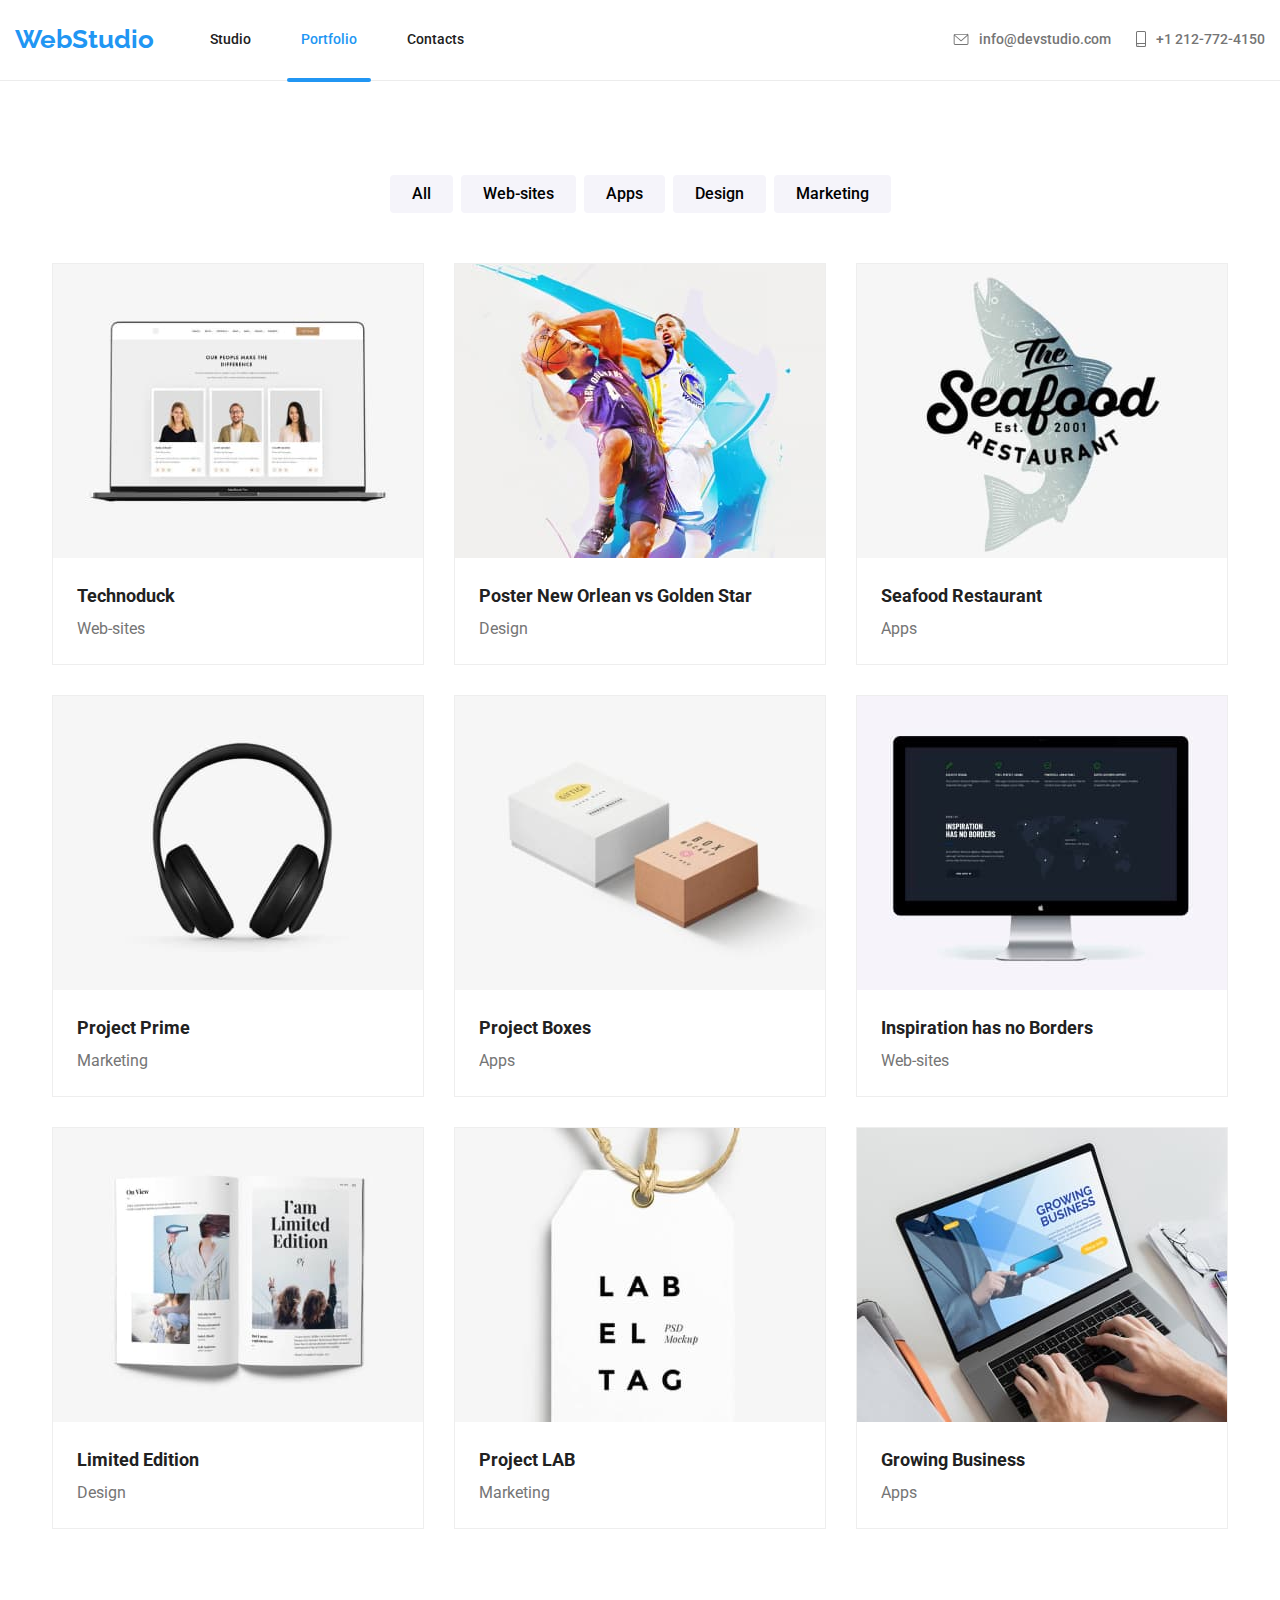
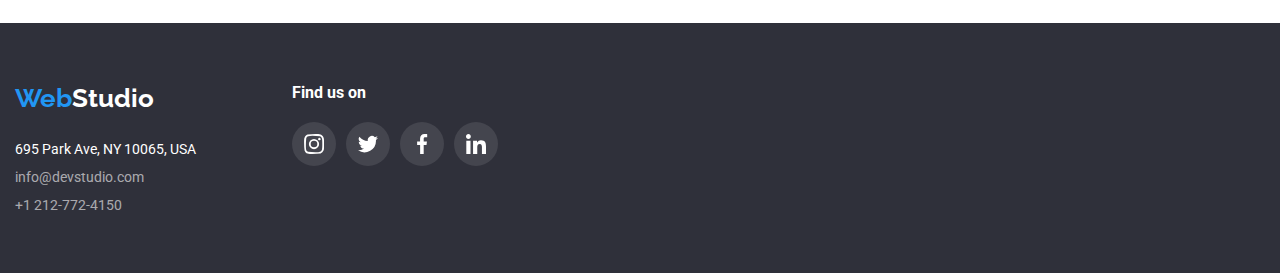
==== portfolio.html @ 67695d77 "Initial commit" ====
<!DOCTYPE html>
<html lang="en">
  <head>
    <meta charset="UTF-8" />
    <meta http-equiv="X-UA-Compatible" content="IE=edge" />
    <meta name="viewport" content="width=device-width, initial-scale=1.0" />
    <title>Portfolio</title>
    <link rel="preconnect" href="https://fonts.googleapis.com" />
    <link rel="preconnect" href="https://fonts.gstatic.com" crossorigin />
    <link
      href="https://fonts.googleapis.com/css2?family=Raleway:wght@700&family=Roboto:wght@400;500;700;900&display=swap"
      rel="stylesheet"
    />
    <link
      rel="stylesheet"
      href="https://cdnjs.cloudflare.com/ajax/libs/modern-normalize/1.0.0/modern-normalize.min.css"
    />
    <link rel="stylesheet" href="css/reset.css" />
    <link rel="stylesheet" href="css/styles.css" />
  </head>
  <body>
    <!-- Header -->
    <header class="global-header">
      <div class="container">
        <div class="container-nav">
          <a class="logo" href="./index.html"><span>Web</span>Studio</a>
          <nav class="main-navigation">
            <ul>
              <li><a href="./index.html">Studio</a></li>
              <li>
                <a class="after-link" href="./portfolio.html" id="current"
                  >Portfolio</a
                >
              </li>
              <li><a href="">Contacts</a></li>
            </ul>
          </nav>
        </div>
        <div class="container-contact">
          <a class="contact-adress e-mail" href="mailto:info@devstudio.com">
            <svg class="icon">
              <use href="./images/icons.svg#icon-envelope"></use>
            </svg>
            <span>info@devstudio.com</span>
          </a>
          <a class="contact-adress telephone" href="=tel:+12127724150">
            <svg class="icon">
              <use href="./images/icons.svg#icon-smartphone"></use>
            </svg>
            <span>+1 212-772-4150</span>
          </a>
        </div>
      </div>
    </header>
    <!-- Main section -->
    <main>
      <!-- Buttons section -->
      <section class="portfolio-page">
        <div class="section">
          <h1 class="visually-hidden">Title</h1>
          <ul class="closed-buttons">
            <li><button type="button">All</button></li>
            <li><button type="button">Web-sites</button></li>
            <li><button type="button">Apps</button></li>
            <li><button type="button">Design</button></li>
            <li><button type="button">Marketing</button></li>
          </ul>
          <ul class="opened-buttons">
            <li class="item">
              <div class="hidden-box">
                <img
                  src="./images/technoduck.jpg"
                  alt="Technoduck"
                  width="370"
                  height="294"
                />
                <div class="overlay">
                  <p>
                    Technoduck is a state-of-the-art coronavirus distribution
                    platform. Companies use this platform for digital espionage
                    and attacks on competitors' secure servers.
                  </p>
                </div>
              </div>
              <div class="description-item">
                <h3>Technoduck</h3>
                <p>Web-sites</p>
              </div>
            </li>
            <li class="item">
              <div class="hidden-box">
                <img
                  src="./images/poster.jpg"
                  alt="Poster New Orlean vs Golden Star"
                  width="370"
                  height="294"
                />
                <div class="overlay">
                  <p>
                    Technoduck is a state-of-the-art coronavirus distribution
                    platform. Companies use this platform for digital espionage
                    and attacks on competitors' secure servers.
                  </p>
                </div>
              </div>
              <div class="description-item">
                <h3>Poster New Orlean vs Golden Star</h3>
                <p>Design</p>
              </div>
            </li>
            <li class="item">
              <div class="hidden-box">
                <img
                  src="./images/seafood-restaurant.jpg"
                  alt="Seafood Restaurant"
                  width="370"
                  height="294"
                />
                <div class="overlay">
                  <p>
                    Technoduck is a state-of-the-art coronavirus distribution
                    platform. Companies use this platform for digital espionage
                    and attacks on competitors' secure servers.
                  </p>
                </div>
              </div>
              <div class="description-item">
                <h3>Seafood Restaurant</h3>
                <p>Apps</p>
              </div>
            </li>
            <li class="item">
              <div class="hidden-box">
                <img
                  src="./images/project-prime.jpg"
                  alt="Project Prime"
                  width="370"
                  height="294"
                />
                <div class="overlay">
                  <p>
                    Technoduck is a state-of-the-art coronavirus distribution
                    platform. Companies use this platform for digital espionage
                    and attacks on competitors' secure servers.
                  </p>
                </div>
              </div>
              <div class="description-item">
                <h3>Project Prime</h3>
                <p>Marketing</p>
              </div>
            </li>
            <li class="item">
              <div class="hidden-box">
                <img
                  src="./images/project-boxes.jpg"
                  alt="Project Boxes"
                  width="370"
                  height="294"
                />
                <div class="overlay">
                  <p>
                    Technoduck is a state-of-the-art coronavirus distribution
                    platform. Companies use this platform for digital espionage
                    and attacks on competitors' secure servers.
                  </p>
                </div>
              </div>
              <div class="description-item">
                <h3>Project Boxes</h3>
                <p>Apps</p>
              </div>
            </li>
            <li class="item">
              <div class="hidden-box">
                <img
                  src="./images/inspiration.jpg"
                  alt="Inspiration has no Borders"
                  width="370"
                  height="294"
                />
                <div class="overlay">
                  <p>
                    Technoduck is a state-of-the-art coronavirus distribution
                    platform. Companies use this platform for digital espionage
                    and attacks on competitors' secure servers.
                  </p>
                </div>
              </div>
              <div class="description-item">
                <h3>Inspiration has no Borders</h3>
                <p>Web-sites</p>
              </div>
            </li>
            <li class="item">
              <div class="hidden-box">
                <img
                  src="./images/limited-edition.jpg"
                  alt="Limited Edition"
                  width="370"
                  height="294"
                />
                <div class="overlay">
                  <p>
                    Technoduck is a state-of-the-art coronavirus distribution
                    platform. Companies use this platform for digital espionage
                    and attacks on competitors' secure servers.
                  </p>
                </div>
              </div>
              <div class="description-item">
                <h3>Limited Edition</h3>
                <p>Design</p>
              </div>
            </li>
            <li class="item">
              <div class="hidden-box">
                <img
                  src="./images/project-lab.jpg"
                  alt="Project LAB"
                  width="370"
                  height="294"
                />
                <div class="overlay">
                  <p>
                    Technoduck is a state-of-the-art coronavirus distribution
                    platform. Companies use this platform for digital espionage
                    and attacks on competitors' secure servers.
                  </p>
                </div>
              </div>
              <div class="description-item">
                <h3>Project LAB</h3>
                <p>Marketing</p>
              </div>
            </li>
            <li class="item">
              <div class="hidden-box">
                <img
                  src="./images/growing-business.jpg"
                  alt="Growing Business"
                  width="370"
                  height="294"
                />
                <div class="overlay">
                  <p>
                    Technoduck is a state-of-the-art coronavirus distribution
                    platform. Companies use this platform for digital espionage
                    and attacks on competitors' secure servers.
                  </p>
                </div>
              </div>
              <div class="description-item">
                <h3>Growing Business</h3>
                <p>Apps</p>
              </div>
            </li>
          </ul>
        </div>
      </section>
    </main>
    <!-- Footer -->
    <footer class="global-footer">
      <div class="container">
        <div class="global-footer-adress">
          <a class="logo" href="./index.html"><span>Web</span>Studio</a>
          <address class="full-adress">
            695 Park Ave, NY 10065, USA <br />
            <a href="mailto:info@devstudio.com">info@devstudio.com</a>
            <a href="tel:+12127724150">+1 212-772-4150</a>
          </address>
        </div>
        <div class="footer-social-links">
          <h3>Find us on</h3>
          <div class="social-media">
            <a href="www.instagram.com">
              <svg class="icon">
                <use href="./images/icons.svg#icon-instagram"></use>
              </svg>
            </a>
            <a href="www.twitter.com">
              <svg class="icon">
                <use href="./images/icons.svg#icon-twitter"></use>
              </svg>
            </a>
            <a href="www.facebook.com">
              <svg class="icon">
                <use href="./images/icons.svg#icon-facebook"></use>
              </svg>
            </a>
            <a href="www.linkedin.com">
              <svg class="icon">
                <use href="./images/icons.svg#icon-linkedin"></use>
              </svg>
            </a>
          </div>
        </div>
      </div>
    </footer>
  </body>
</html>
---- css/styles.css ----
:root {
    --brand-text-color: #212121;
    --backup-text-color: #757575;
    --highlighting-color:#2196F3;
    --fill-color:#2F303A;
    --fill-second-color:#F5F4FA;
    --white-color: #ffffff;
    --titles-font-weight:700;
    --general-font-size:14px;
    --general-font-weight:400;
    --common-line-height:1.17214;
    --transition: 250ms cubic-bezier(0.4, 0, 0.2, 1);
}

body {
    font-family: 'Roboto', sans-serif;
    font-weight: var(--general-font-weight);
    font-size: var(--general-font-size);
    color: var(--brand-text-color);
}

ul {
   list-style-type: none; 
}

h1,
h2,
h3,
p,
ul {
    margin:0;
}

ul {
    padding-left: 0;
}

img {
    display: block;
    max-width: 100%;
    height: auto;
}

/* First page */
/* Header section */
.container {
    max-width: 1200px 100vw;
    margin: 0 auto;
    padding-left: 15px;
    padding-right: 15px;
}

.global-header .container {
    display: flex;
    flex-direction: row;
    justify-content: space-between;
    align-items: center;
    padding-top: 24px;
    padding-bottom: 25px;
}

.global-header {
    border-bottom: 1px solid #ECECEC;
}

.global-header a{
    position: relative;
    z-index: 1;
    padding: 1em;
    margin: -1em;
    text-decoration: none;
}

/* Sub-section logo */
.logo {
    font-family: 'Raleway',sans-serif;
    font-weight: var(--titles-font-weight);
    font-size: 26px;
    line-height: 1.17384;
    color: #000000;
    width: 25%;
    padding-right: 80px;
}

.global-header .logo span {
    color: var(--highlighting-color);
}

.global-header .logo {
    transition: color var(--transition);
}

.global-header .logo:hover,
.global-header .logo:focus {
    color: var(--highlighting-color);
}

/* Sub-section navigation */

.container-nav {
    display: flex;
    flex-direction: row;
    justify-content: flex-start;
    align-items: center;
    width: 75%;
}

.main-navigation ul {
    display: flex;
    flex-direction: row;
    justify-content: flex-start;
    align-items: center;
    padding-left: 13px;
    gap: 50px;
}

.main-navigation {
    font-weight: 500;
    line-height: var(--common-line-height);
    width: 75%;
}

.main-navigation a {
    transition: color var(--transition);
}

.global-header .main-navigation a:link,
.global-header .main-navigation a:visited {
    color: var(--brand-text-color-color);
}
.global-header .main-navigation a:hover,
.global-header .main-navigation a:focus {
    color: var(--highlighting-color);
}

.global-header .main-navigation a:active {
    color: var(--highlighting-color);
}

#current {
    color: var(--highlighting-color);
}

.main-navigation li {
    position: relative;
}

.after-link::after {
    position: absolute;
    width: 100%;
    height: 4px;
    border-radius: 2px;
    background-color: var(--highlighting-color);
    left: 0;
    bottom: -21px;
    content: "";
}

/* Sub-section adress */
.container-contact {
    display: flex;
    flex-direction: row;
    justify-content: space-between;
    width: 25%;
}

.container-contact a {
    display: flex;
    flex-direction: row;
    justify-content: space-between;
    align-items: center;
    fill: var(--backup-text-color);
    transition: color var(--transition), fill var(--transition);
}
.container-contact .e-mail .icon {
    width: 16px;
    height: 12px;
    margin-right: 10px;
}

.container-contact .telephone .icon {
    width: 10px;
    height: 16px;
    margin-right: 10px;
}

.container-contact a:hover,
.container-contact a:focus {
    color: var(--highlighting-color);
    fill: var(--highlighting-color);
}

.contact-adress {
    font-weight: 500;
    line-height: var(--common-line-height);
    color: var(--backup-text-color);
}


/* Head section */ 
/* Main head sub-section */
.main-head {
    background-image: linear-gradient(to top, rgba(47, 48, 58, 0.1),var(--fill-color)) , url("../images/bg-image.jpg");
    background-size: cover;
    background-repeat: no-repeat;
}

.main-head .section {
    padding:200px 0;
    text-align: center;
}

.main-head h1 {
    font-weight: 900;
    font-size: 44px;
    line-height: 1.36363;
    text-align: center;
    color: var(--white-color);
    padding: 0 252px 30px 252px;
}

.request-button {
    font-size: 16px;
    line-height: 1.875;
    text-align: center;
    color: var(--white-color);
    background-color: var(--highlighting-color);
    border: none;
    cursor: pointer;
    font-family: inherit;
    font-weight: var(--titles-font-weight);
    padding: 10px 20px;
    border-radius: 4px;
    box-shadow: 0px 4px 4px 0px rgba(0, 0, 0, 0.15);
    transition: color var(--transition), background-color var(--transition);
;
}

.request-button:hover {
    color: var(--white-color);
    background-color: #188ce8;
}
/* Values sub-section */

.values .section,
.activities .section,
.team-members .section,
.customers .section {
    padding-top: 94px;
}

.section {
    max-width: 1200px 100vw;
    margin: 0 auto;
    padding-left: 15px;
    padding-right: 15px;
}

.visually-hidden{
  position: absolute;
  width: 1px;
  height: 1px;
  margin: -1px;
  border: 0;
  padding: 0;
  white-space: nowrap;
  clip-path: inset(100%);
  clip: rect(0 0 0 0);
  overflow: hidden;
}

.values .section ul{
    display: flex;
    flex-direction: row;
    justify-content: space-between;
    gap:30px;
}

.values .section li {
    width: 270px;
    flex-grow: 1;
}

.values .section li div {
    display: grid;
    place-items: center;
    padding: 25px 100px;
    background-color: var(--fill-second-color);
    border-radius: 4px;
    margin-bottom: 30px;
}

.values .section li .icon {
    width: 70px;
    height: 70px;
    background-color: var(--fill-second-color);
}

.values h3 {
    font-weight: var(--titles-font-weight);
    line-height: var(--common-line-height);
    padding-bottom: 10px;
}

.values p {
    line-height: 1.71429;
    color: var(--backup-text-color);
}
/* Activities sub-section */

.activities .section {
    padding-bottom: 94px;
}

.activities .section ul {
    display: flex;
    flex-direction: row;
    justify-content: space-between;
    padding-top: 50px;
    gap: 30px;
}

.activities .section ul li {
    display: flex;
    flex-grow: 1;
    position: relative;
}

.activities .section ul li img {
    flex-grow: 1;
}

.activities h2{
    font-size: 36px;
    line-height: 1.17194;
    text-align: center;
    font-weight: var(--titles-font-weight);
    padding: 0 501px;
}

.activities .label {
    position: absolute;
    width: 100%;
    font-size: var(--titles-font-weight);
    text-align: center;
    line-height: var(--common-line-height);
    color: var(--white-color);
    background-color: rgba(47, 48, 58, 0.8);
    padding: 27px 0;
    bottom: 0%;
}

/* Team members sub-section */
.team-members {
    background-color: var(--fill-second-color);
}

.team-members .section {
    padding-bottom: 94px;
}

.team-members .section .member-list {
    display: flex;
    justify-content: space-between;
    padding: 0;
    margin: 0;
    gap:30px;
}

.team-members .section .member-list li{
    display: flex;
    flex-direction: column;
    flex-grow: 1;
    box-shadow: 0px 2px 1px 0px rgba(0, 0, 0, 0.2);
    box-shadow: 0px 1px 1px 0px rgba(0, 0, 0, 0.14);
    box-shadow: 0px 1px 3px 0px rgba(0, 0, 0, 0.12);
}

.team-members .section .member-list li img {
    width: 100%;
}

.team-members .section .item {
    padding: 30px 61.5px 16px 61.6px;
    background-color: var(--white-color);
    border-radius: 0 0 4px 4px;
}

.team-members .section .social-media {
    display: flex;
    flex-direction: row;
    justify-content: space-between;
    padding: 0px 32px 30px 32px;
    background-color: var(--white-color);
    fill: #AFB1B8;
}

.team-members .section .social-media .icon {
    width: 20px;
    height: 20px;
    margin: 12px;
}

.team-members .section .social-media a {
    border-radius: 50%;
    transition: background-color var(--transition), fill var(--transition), border-radius var(--transition);
}

.team-members .section .social-media a:hover,
.team-members .section .social-media a:focus {
    background-color: var(--highlighting-color);
    fill: var(--white-color);
    border-radius: 50%;
}

.team-members h2 {
    font-size: 36px;
    line-height: 1.17194;
    text-align: center;
    font-weight: var(--titles-font-weight);
    padding: 0 517.5px 50px 517.5px;
}

.team-members h3 {
    font-weight: 500;
    font-size: 16px;
    line-height: 1.17187;
    text-align: center;
    padding-bottom: 10px;
}

.team-members p {
    font-size: 16px;
    line-height: 1.17187;
    text-align: center;
}

/* Customers section */
.customers {
    padding-bottom: 94px;
}

.customers h2 {
    font-size: 36px;
    line-height: 1.17194;
    text-align: center;
    font-weight: var(--titles-font-weight);
    margin-bottom: 50px;
}

.customers-cards {
    display: flex;
    flex-direction: row;
    justify-content: space-between;
    gap: 30px;
}

.customers-cards a {
    display: flex;
    flex-grow: 1;
    padding: 16px 32px;
    border: 1px solid #AFB1B8;
    border-radius: 4px;
    fill: #AFB1B8;
    transition: border var(--transition), fill var(--transition);
}

.customers .icon {
    flex-grow: 1;
    width: 106px;
    height: 60px;
}

.customers .item:hover,
.customers .item:focus {
    border: 1px solid var(--highlighting-color);
    fill: var(--highlighting-color);
}

/* Footer section */

.global-footer .container {
    display: flex;
    flex-direction: column;
    padding-top: 60px;
    padding-bottom: 60px;
}

.global-footer .container {
    display: flex;
    flex-direction: row;
    justify-content: flex-start;
}

.global-footer-adress {
    margin-right: 70px;
}

.global-footer .container .full-adress {
    display: flex;
    flex-direction: column;
    align-content: space-between;
    gap: 12px;
    width: 207px;
}

.global-footer .container .footer-social-links {
    display: flex;
    flex-direction: column;
    justify-content: space-between;
    fill: #AFB1B8;
    gap:20px;
    width: 206px;
    height: 80px;
}

.global-footer .container .footer-social-links h3 {
    font-weight: var(--titles-font-weight);
    line-height: var(--common-line-height);
    color: var(--white-color);
}

.global-footer .container .footer-social-links .social-media {
    display: flex;
    flex-direction: row;
    justify-content: space-between;
}

.global-footer .container .footer-social-links .icon {
    width: 20px;
    height: 20px;
    margin: 12px;
}

.global-footer .container .footer-social-links .social-media a {
    background-color:rgba(255, 255, 255, 0.1);;
    fill: var(--white-color);
    border-radius: 50%;
    transition: background-color var(--transition), fill var(--transition), border-radius var(--transition);
}


.global-footer .container .footer-social-links .social-media a:hover,
.global-footer .container .footer-social-links .social-media a:focus{
    background-color: var(--highlighting-color);
    fill: var(--white-color);
    border-radius: 50%;
}

.global-footer-adress a {
    text-decoration: none;
    width: 231px;
    
}
.global-footer{
    background-color: var(--fill-color);
}
/* Logo sub-section */
.global-footer .logo {
    font-family: 'Raleway', sans-serif;
    font-weight: var(--titles-font-weight);
    font-size: 26px;
    line-height: 1.17384;
    color: var(--white-color);
    width: 145px;
    padding: 0;
    transition: color var(--transition);
}

.global-footer .logo span {
    color: var(--highlighting-color);
}

.global-footer .logo:hover,
.global-footer .logo:focus {
    color: var(--highlighting-color);
}
/* Full adress sub-section */
.global-footer .full-adress {
    line-height: var(--common-line-height);
    color: var(--white-color);
    font-style: normal;
    padding-top: 28px;
}

.global-footer .full-adress a {
    line-height: 1.14286;
    color: rgba(100%,100%,100%, 60%);
    transition: color var(--transition);
}

.global-footer .full-adress a:hover,
.global-footer .full-adress a:focus {
    color: var(--highlighting-color);
}

/* Portfolio page */
/* Buttons sub-section */

.portfolio-page .closed-buttons button{
    font-weight: 500;
    font-size: 16px;
    text-align: center;
    line-height: 1.625;
    background-color: var(--fill-second-color);
    border: none;
    cursor: pointer;
    font-family: inherit;
    border-radius: 4px;
    padding: 6px 22px;
    transition: color var(--transition), background-color var(--transition), box-shadow var(--transition);
}

.portfolio-page .closed-buttons button:hover,
.portfolio-page .closed-buttons button:focus {
    color: var(--white-color);
    background-color: var(--highlighting-color)
}

.portfolio-page .closed-buttons button:hover,
.portfolio-page .closed-buttons button:focus {
    box-shadow: 0px 2px 2px 0px rgba(0, 0, 0, 0.12);
    box-shadow: 0px 1px 2px 0px rgba(0, 0, 0, 0.08);
    box-shadow: 0px 3px 1px 0px rgba(0, 0, 0, 0.1);
}

.portfolio-page h3 {
    font-size: 18px;
    font-weight: var(--titles-font-weight);
    line-height: 2;
}

.portfolio-page p {
    font-size: 16px;
    line-height: 1.875;
    color: var(--backup-text-color);
}

.portfolio-page .section {
    display: flex;
    flex-direction: column;
    padding-top: 94px;
    padding-bottom: 94px;
}

.portfolio-page .section .closed-buttons {
    display: flex;
    flex-direction: row;
    justify-content: center;
    gap: 8px;
    padding: 0 342px 50px 342px;
}

.section .opened-buttons {
    display: flex;
    flex-flow: row wrap;
    justify-content: center;
    gap: 30px;
    padding: 0;
}

.section .opened-buttons .item {
    border: 1px solid #EEEEEE;
    transition: box-shadow var(--transition);
}

.section .opened-buttons .item img {
    width:100%;
}

.description-item {
    padding: 20px 24px;
    gap: 4px;
}

.portfolio-page .section .opened-buttons .item:hover {
    box-shadow: 1px 4px 6px 0px rgba(0, 0, 0, 0.16);
    box-shadow: 0px 4px 4px 0px rgba(0, 0, 0, 0.06);
    box-shadow: 0px 1px 1px 0px rgba(0, 0, 0, 0.12);
}

.hidden-box {
    position: relative;
    overflow: hidden;
    margin: 0 auto;
}

.overlay {
    position: absolute;
    top: 0;
    left: 0;
    width: 100%;
    height: 100%;
    background-color: var(--highlighting-color);
    transform: translatey(100%);
    transition: transform 250ms ease-in-out;
    padding: 20% 24px;
}

.item:hover .overlay {
    transform: translatey(0);
}

.overlay p {
    font-size: 18px;
    line-height: 1.55;
    color: var(--white-color);
}

/* Modal section */

.modal {
    position: fixed; 
    z-index: 1; 
    left: 0;
    width: 100vw; 
    height: 100vh; 
    overflow: auto; 
    background-color: rgba(0,0,0,0.2);
    display: flex;
    justify-content: center;
    align-items: center;
    top: -100%;
    opacity: 0;
    transition: top var(--transition), opacity var(--transition);
    }

.modal:not(.is-hidden) {
    top: 0;
    opacity: 1;
}

.modal-content {
    position: relative;
    background-color: var(--white-color);
    padding: 8px;
    width: 33%;
    height: 55%;
    border-radius: 4px;
    box-shadow: 0px 2px 1px 0px rgba(0, 0, 0, 0.2); 
    box-shadow: 0px 1px 1px 0px rgba(0, 0, 0, 0.14); 
    box-shadow: 0px 1px 3px 0px rgba(0, 0, 0, 0.12);
}

.close-modal-background {
    position: absolute;
    padding: 6px;
    border: 1px solid rgba(0, 0, 0, 0.1);
    border-radius: 50%;
    width: 30px;
    height: 30px;
    top: 0;
    right: 0;
    margin: 8px;
    cursor: pointer;
}

.close-modal-icon {
    width: 11px;
    height: 11px;
    position: absolute;
    top: 0;
    right: 0;
    margin: 8px;
}
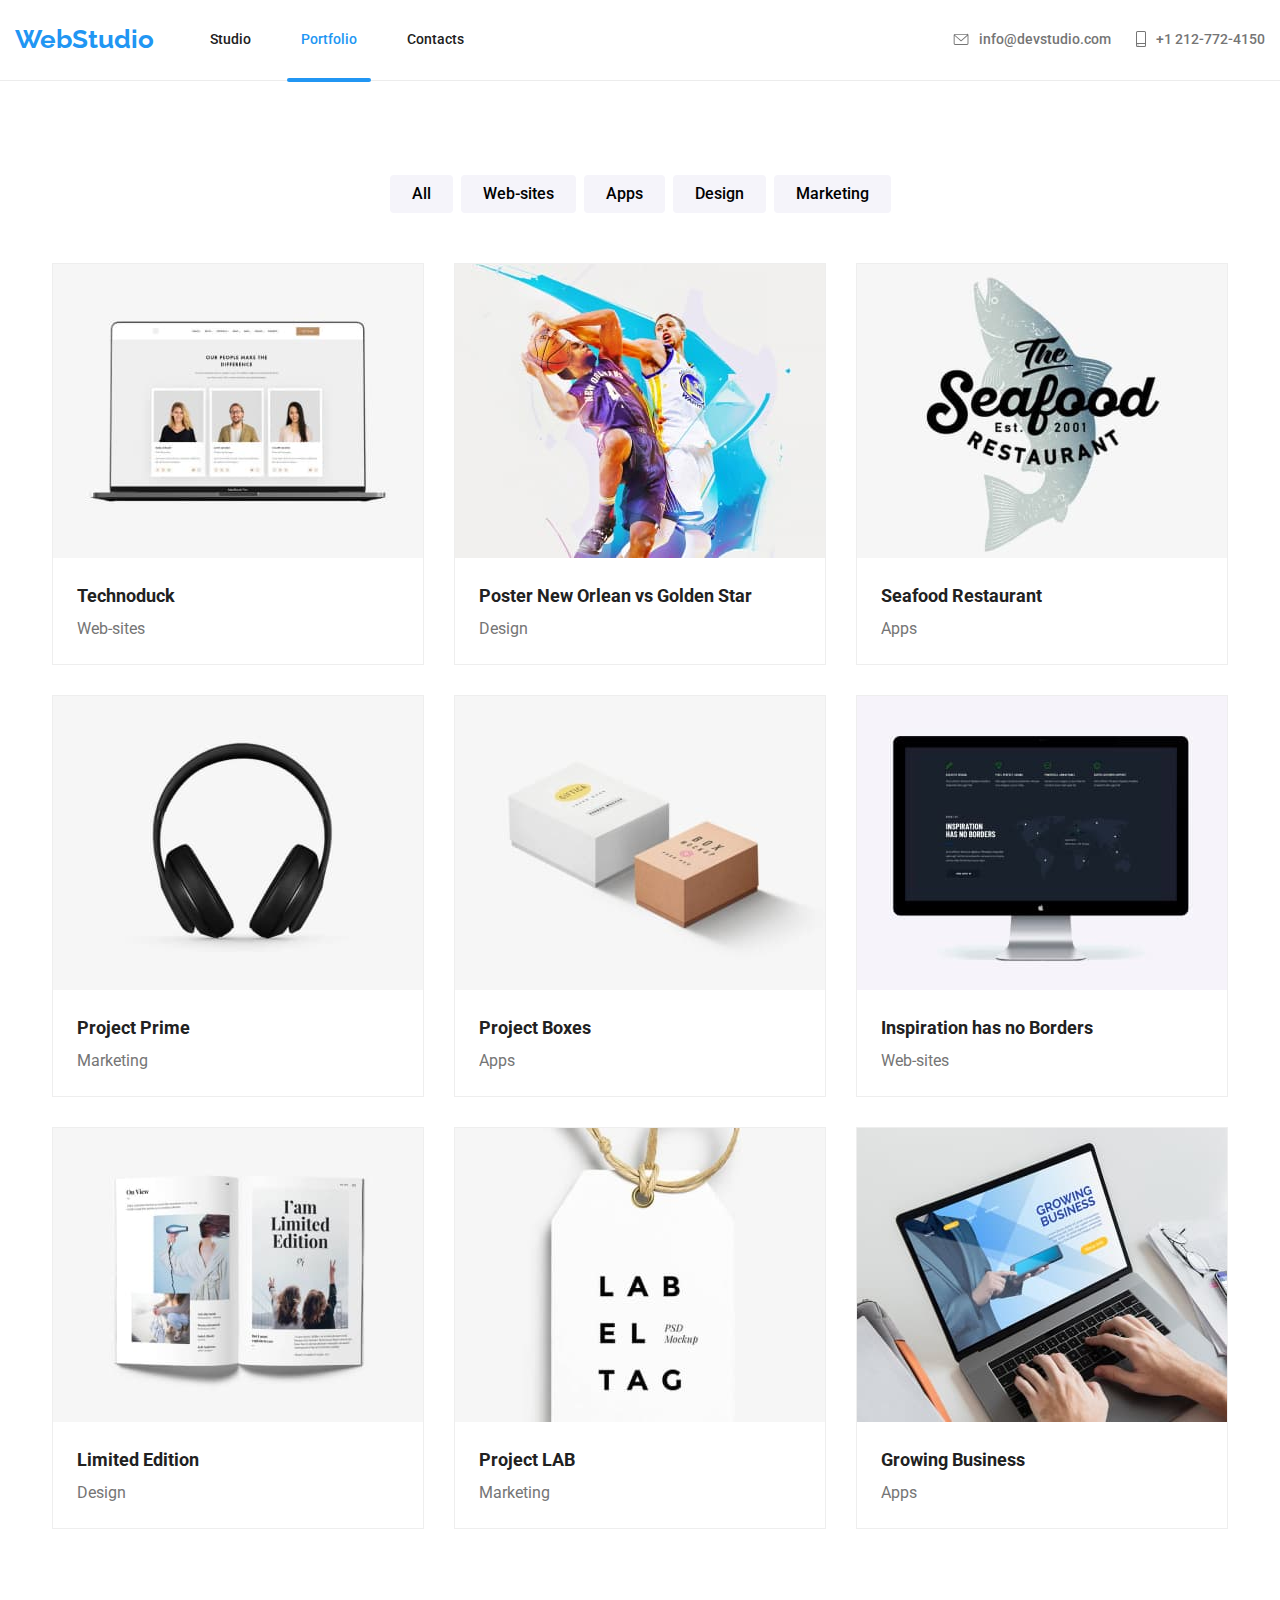
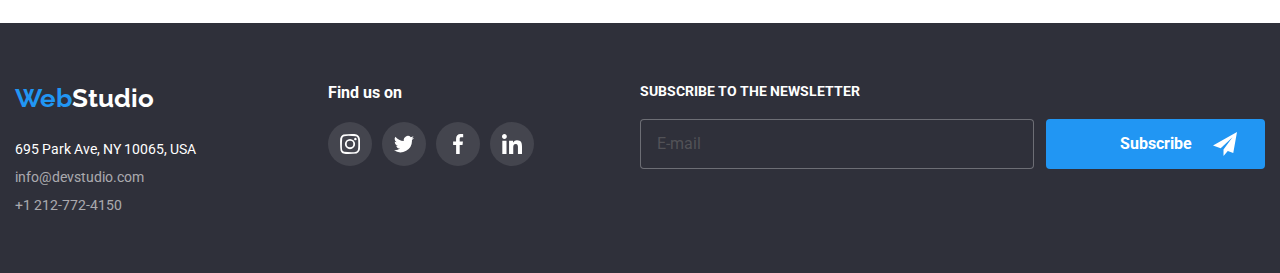
==== commit f18b7153: "work on footer form" ====
--- a/portfolio.html
+++ b/portfolio.html
@@ -295,6 +295,33 @@
             </a>
           </div>
         </div>
+        <form class="global-footer-form" autocomplete="on">
+          <label class="form-label" for="email"
+            >Subscribe to the newsletter</label
+          >
+          <div class="input-container">
+            <input
+              class="textfield"
+              type="text"
+              name="email"
+              id="email"
+              pattern="[a-z0-9._%+\-]+@[a-z0-9.\-]+\.[a-z]{2,}$"
+              required
+              placeholder="E-mail"
+            />
+            <div class="form-submit">
+              <input
+                class="subscribe-button"
+                type="submit"
+                name="submit"
+                value="Subscribe"
+              />
+              <svg>
+                <use href="./images/icons.svg#icon-icon-send"></use>
+              </svg>
+            </div>
+          </div>
+        </form>
       </div>
     </footer>
   </body>
--- a/css/styles.css
+++ b/css/styles.css
@@ -1,26 +1,26 @@
 :root {
-    --brand-text-color: #212121;
-    --backup-text-color: #757575;
-    --highlighting-color:#2196F3;
-    --fill-color:#2F303A;
-    --fill-second-color:#F5F4FA;
-    --white-color: #ffffff;
-    --titles-font-weight:700;
-    --general-font-size:14px;
-    --general-font-weight:400;
-    --common-line-height:1.17214;
-    --transition: 250ms cubic-bezier(0.4, 0, 0.2, 1);
+  --brand-text-color: #212121;
+  --backup-text-color: #757575;
+  --highlighting-color: #2196f3;
+  --fill-color: #2f303a;
+  --fill-second-color: #f5f4fa;
+  --white-color: #ffffff;
+  --titles-font-weight: 700;
+  --general-font-size: 14px;
+  --general-font-weight: 400;
+  --common-line-height: 1.17214;
+  --transition: 250ms cubic-bezier(0.4, 0, 0.2, 1);
 }
 
 body {
-    font-family: 'Roboto', sans-serif;
-    font-weight: var(--general-font-weight);
-    font-size: var(--general-font-size);
-    color: var(--brand-text-color);
+  font-family: "Roboto", sans-serif;
+  font-weight: var(--general-font-weight);
+  font-size: var(--general-font-size);
+  color: var(--brand-text-color);
 }
 
 ul {
-   list-style-type: none; 
+  list-style-type: none;
 }
 
 h1,
@@ -28,217 +28,220 @@
 h3,
 p,
 ul {
-    margin:0;
+  margin: 0;
 }
 
 ul {
-    padding-left: 0;
+  padding-left: 0;
 }
 
 img {
-    display: block;
-    max-width: 100%;
-    height: auto;
+  display: block;
+  max-width: 100%;
+  height: auto;
 }
 
 /* First page */
 /* Header section */
 .container {
-    max-width: 1200px 100vw;
-    margin: 0 auto;
-    padding-left: 15px;
-    padding-right: 15px;
+  max-width: 1200px 100vw;
+  margin: 0 auto;
+  padding-left: 15px;
+  padding-right: 15px;
 }
 
 .global-header .container {
-    display: flex;
-    flex-direction: row;
-    justify-content: space-between;
-    align-items: center;
-    padding-top: 24px;
-    padding-bottom: 25px;
+  display: flex;
+  flex-direction: row;
+  justify-content: space-between;
+  align-items: center;
+  padding-top: 24px;
+  padding-bottom: 25px;
 }
 
 .global-header {
-    border-bottom: 1px solid #ECECEC;
-}
-
-.global-header a{
-    position: relative;
-    z-index: 1;
-    padding: 1em;
-    margin: -1em;
-    text-decoration: none;
+  border-bottom: 1px solid #ececec;
+}
+
+.global-header a {
+  position: relative;
+  z-index: 1;
+  padding: 1em;
+  margin: -1em;
+  text-decoration: none;
 }
 
 /* Sub-section logo */
 .logo {
-    font-family: 'Raleway',sans-serif;
-    font-weight: var(--titles-font-weight);
-    font-size: 26px;
-    line-height: 1.17384;
-    color: #000000;
-    width: 25%;
-    padding-right: 80px;
+  font-family: "Raleway", sans-serif;
+  font-weight: var(--titles-font-weight);
+  font-size: 26px;
+  line-height: 1.17384;
+  color: #000000;
+  width: 25%;
+  padding-right: 80px;
 }
 
 .global-header .logo span {
-    color: var(--highlighting-color);
+  color: var(--highlighting-color);
 }
 
 .global-header .logo {
-    transition: color var(--transition);
+  transition: color var(--transition);
 }
 
 .global-header .logo:hover,
 .global-header .logo:focus {
-    color: var(--highlighting-color);
+  color: var(--highlighting-color);
 }
 
 /* Sub-section navigation */
 
 .container-nav {
-    display: flex;
-    flex-direction: row;
-    justify-content: flex-start;
-    align-items: center;
-    width: 75%;
+  display: flex;
+  flex-direction: row;
+  justify-content: flex-start;
+  align-items: center;
+  width: 75%;
 }
 
 .main-navigation ul {
-    display: flex;
-    flex-direction: row;
-    justify-content: flex-start;
-    align-items: center;
-    padding-left: 13px;
-    gap: 50px;
+  display: flex;
+  flex-direction: row;
+  justify-content: flex-start;
+  align-items: center;
+  padding-left: 13px;
+  gap: 50px;
 }
 
 .main-navigation {
-    font-weight: 500;
-    line-height: var(--common-line-height);
-    width: 75%;
+  font-weight: 500;
+  line-height: var(--common-line-height);
+  width: 75%;
 }
 
 .main-navigation a {
-    transition: color var(--transition);
+  transition: color var(--transition);
 }
 
 .global-header .main-navigation a:link,
 .global-header .main-navigation a:visited {
-    color: var(--brand-text-color-color);
+  color: var(--brand-text-color-color);
 }
 .global-header .main-navigation a:hover,
 .global-header .main-navigation a:focus {
-    color: var(--highlighting-color);
+  color: var(--highlighting-color);
 }
 
 .global-header .main-navigation a:active {
-    color: var(--highlighting-color);
+  color: var(--highlighting-color);
 }
 
 #current {
-    color: var(--highlighting-color);
+  color: var(--highlighting-color);
 }
 
 .main-navigation li {
-    position: relative;
+  position: relative;
 }
 
 .after-link::after {
-    position: absolute;
-    width: 100%;
-    height: 4px;
-    border-radius: 2px;
-    background-color: var(--highlighting-color);
-    left: 0;
-    bottom: -21px;
-    content: "";
+  position: absolute;
+  width: 100%;
+  height: 4px;
+  border-radius: 2px;
+  background-color: var(--highlighting-color);
+  left: 0;
+  bottom: -21px;
+  content: "";
 }
 
 /* Sub-section adress */
 .container-contact {
-    display: flex;
-    flex-direction: row;
-    justify-content: space-between;
-    width: 25%;
+  display: flex;
+  flex-direction: row;
+  justify-content: space-between;
+  width: 25%;
 }
 
 .container-contact a {
-    display: flex;
-    flex-direction: row;
-    justify-content: space-between;
-    align-items: center;
-    fill: var(--backup-text-color);
-    transition: color var(--transition), fill var(--transition);
+  display: flex;
+  flex-direction: row;
+  justify-content: space-between;
+  align-items: center;
+  fill: var(--backup-text-color);
+  transition: color var(--transition), fill var(--transition);
 }
 .container-contact .e-mail .icon {
-    width: 16px;
-    height: 12px;
-    margin-right: 10px;
+  width: 16px;
+  height: 12px;
+  margin-right: 10px;
 }
 
 .container-contact .telephone .icon {
-    width: 10px;
-    height: 16px;
-    margin-right: 10px;
+  width: 10px;
+  height: 16px;
+  margin-right: 10px;
 }
 
 .container-contact a:hover,
 .container-contact a:focus {
-    color: var(--highlighting-color);
-    fill: var(--highlighting-color);
+  color: var(--highlighting-color);
+  fill: var(--highlighting-color);
 }
 
 .contact-adress {
-    font-weight: 500;
-    line-height: var(--common-line-height);
-    color: var(--backup-text-color);
-}
-
-
-/* Head section */ 
+  font-weight: 500;
+  line-height: var(--common-line-height);
+  color: var(--backup-text-color);
+}
+
+/* Head section */
 /* Main head sub-section */
 .main-head {
-    background-image: linear-gradient(to top, rgba(47, 48, 58, 0.1),var(--fill-color)) , url("../images/bg-image.jpg");
-    background-size: cover;
-    background-repeat: no-repeat;
+  background-image: linear-gradient(
+      to top,
+      rgba(47, 48, 58, 0.1),
+      var(--fill-color)
+    ),
+    url("../images/bg-image.jpg");
+  background-size: cover;
+  background-repeat: no-repeat;
 }
 
 .main-head .section {
-    padding:200px 0;
-    text-align: center;
+  padding: 200px 0;
+  text-align: center;
 }
 
 .main-head h1 {
-    font-weight: 900;
-    font-size: 44px;
-    line-height: 1.36363;
-    text-align: center;
-    color: var(--white-color);
-    padding: 0 252px 30px 252px;
+  font-weight: 900;
+  font-size: 44px;
+  line-height: 1.36363;
+  text-align: center;
+  color: var(--white-color);
+  padding: 0 252px 30px 252px;
 }
 
 .request-button {
-    font-size: 16px;
-    line-height: 1.875;
-    text-align: center;
-    color: var(--white-color);
-    background-color: var(--highlighting-color);
-    border: none;
-    cursor: pointer;
-    font-family: inherit;
-    font-weight: var(--titles-font-weight);
-    padding: 10px 20px;
-    border-radius: 4px;
-    box-shadow: 0px 4px 4px 0px rgba(0, 0, 0, 0.15);
-    transition: color var(--transition), background-color var(--transition);
-;
+  font-size: 16px;
+  line-height: 1.875;
+  text-align: center;
+  color: var(--white-color);
+  background-color: var(--highlighting-color);
+  border: none;
+  cursor: pointer;
+  font-family: inherit;
+  font-weight: var(--titles-font-weight);
+  padding: 10px 20px;
+  border-radius: 4px;
+  box-shadow: 0px 4px 4px 0px rgba(0, 0, 0, 0.15);
+  transition: color var(--transition), background-color var(--transition);
 }
 
 .request-button:hover {
-    color: var(--white-color);
-    background-color: #188ce8;
+  color: var(--white-color);
+  background-color: #188ce8;
 }
 /* Values sub-section */
 
@@ -246,17 +249,17 @@
 .activities .section,
 .team-members .section,
 .customers .section {
-    padding-top: 94px;
+  padding-top: 94px;
 }
 
 .section {
-    max-width: 1200px 100vw;
-    margin: 0 auto;
-    padding-left: 15px;
-    padding-right: 15px;
-}
-
-.visually-hidden{
+  max-width: 1200px 100vw;
+  margin: 0 auto;
+  padding-left: 15px;
+  padding-right: 15px;
+}
+
+.visually-hidden {
   position: absolute;
   width: 1px;
   height: 1px;
@@ -269,497 +272,590 @@
   overflow: hidden;
 }
 
-.values .section ul{
-    display: flex;
-    flex-direction: row;
-    justify-content: space-between;
-    gap:30px;
+.values .section ul {
+  display: flex;
+  flex-direction: row;
+  justify-content: space-between;
+  gap: 30px;
 }
 
 .values .section li {
-    width: 270px;
-    flex-grow: 1;
+  width: 270px;
+  flex-grow: 1;
 }
 
 .values .section li div {
-    display: grid;
-    place-items: center;
-    padding: 25px 100px;
-    background-color: var(--fill-second-color);
-    border-radius: 4px;
-    margin-bottom: 30px;
+  display: grid;
+  place-items: center;
+  padding: 25px 100px;
+  background-color: var(--fill-second-color);
+  border-radius: 4px;
+  margin-bottom: 30px;
 }
 
 .values .section li .icon {
-    width: 70px;
-    height: 70px;
-    background-color: var(--fill-second-color);
+  width: 70px;
+  height: 70px;
+  background-color: var(--fill-second-color);
 }
 
 .values h3 {
-    font-weight: var(--titles-font-weight);
-    line-height: var(--common-line-height);
-    padding-bottom: 10px;
+  font-weight: var(--titles-font-weight);
+  line-height: var(--common-line-height);
+  padding-bottom: 10px;
 }
 
 .values p {
-    line-height: 1.71429;
-    color: var(--backup-text-color);
+  line-height: 1.71429;
+  color: var(--backup-text-color);
 }
 /* Activities sub-section */
 
 .activities .section {
-    padding-bottom: 94px;
+  padding-bottom: 94px;
 }
 
 .activities .section ul {
-    display: flex;
-    flex-direction: row;
-    justify-content: space-between;
-    padding-top: 50px;
-    gap: 30px;
+  display: flex;
+  flex-direction: row;
+  justify-content: space-between;
+  padding-top: 50px;
+  gap: 30px;
 }
 
 .activities .section ul li {
-    display: flex;
-    flex-grow: 1;
-    position: relative;
+  display: flex;
+  flex-grow: 1;
+  position: relative;
 }
 
 .activities .section ul li img {
-    flex-grow: 1;
-}
-
-.activities h2{
-    font-size: 36px;
-    line-height: 1.17194;
-    text-align: center;
-    font-weight: var(--titles-font-weight);
-    padding: 0 501px;
+  flex-grow: 1;
+}
+
+.activities h2 {
+  font-size: 36px;
+  line-height: 1.17194;
+  text-align: center;
+  font-weight: var(--titles-font-weight);
+  padding: 0 501px;
 }
 
 .activities .label {
-    position: absolute;
-    width: 100%;
-    font-size: var(--titles-font-weight);
-    text-align: center;
-    line-height: var(--common-line-height);
-    color: var(--white-color);
-    background-color: rgba(47, 48, 58, 0.8);
-    padding: 27px 0;
-    bottom: 0%;
+  position: absolute;
+  width: 100%;
+  font-size: var(--titles-font-weight);
+  text-align: center;
+  line-height: var(--common-line-height);
+  color: var(--white-color);
+  background-color: rgba(47, 48, 58, 0.8);
+  padding: 27px 0;
+  bottom: 0%;
 }
 
 /* Team members sub-section */
 .team-members {
-    background-color: var(--fill-second-color);
+  background-color: var(--fill-second-color);
 }
 
 .team-members .section {
-    padding-bottom: 94px;
+  padding-bottom: 94px;
 }
 
 .team-members .section .member-list {
-    display: flex;
-    justify-content: space-between;
-    padding: 0;
-    margin: 0;
-    gap:30px;
-}
-
-.team-members .section .member-list li{
-    display: flex;
-    flex-direction: column;
-    flex-grow: 1;
-    box-shadow: 0px 2px 1px 0px rgba(0, 0, 0, 0.2);
-    box-shadow: 0px 1px 1px 0px rgba(0, 0, 0, 0.14);
-    box-shadow: 0px 1px 3px 0px rgba(0, 0, 0, 0.12);
+  display: flex;
+  justify-content: space-between;
+  padding: 0;
+  margin: 0;
+  gap: 30px;
+}
+
+.team-members .section .member-list li {
+  display: flex;
+  flex-direction: column;
+  flex-grow: 1;
+  box-shadow: 0px 2px 1px 0px rgba(0, 0, 0, 0.2);
+  box-shadow: 0px 1px 1px 0px rgba(0, 0, 0, 0.14);
+  box-shadow: 0px 1px 3px 0px rgba(0, 0, 0, 0.12);
 }
 
 .team-members .section .member-list li img {
-    width: 100%;
+  width: 100%;
 }
 
 .team-members .section .item {
-    padding: 30px 61.5px 16px 61.6px;
-    background-color: var(--white-color);
-    border-radius: 0 0 4px 4px;
+  padding: 30px 61.5px 16px 61.6px;
+  background-color: var(--white-color);
+  border-radius: 0 0 4px 4px;
 }
 
 .team-members .section .social-media {
-    display: flex;
-    flex-direction: row;
-    justify-content: space-between;
-    padding: 0px 32px 30px 32px;
-    background-color: var(--white-color);
-    fill: #AFB1B8;
+  display: flex;
+  flex-direction: row;
+  justify-content: space-between;
+  padding: 0px 32px 30px 32px;
+  background-color: var(--white-color);
+  fill: #afb1b8;
 }
 
 .team-members .section .social-media .icon {
-    width: 20px;
-    height: 20px;
-    margin: 12px;
+  width: 20px;
+  height: 20px;
+  margin: 12px;
 }
 
 .team-members .section .social-media a {
-    border-radius: 50%;
-    transition: background-color var(--transition), fill var(--transition), border-radius var(--transition);
+  border-radius: 50%;
+  transition: background-color var(--transition), fill var(--transition),
+    border-radius var(--transition);
 }
 
 .team-members .section .social-media a:hover,
 .team-members .section .social-media a:focus {
-    background-color: var(--highlighting-color);
-    fill: var(--white-color);
-    border-radius: 50%;
+  background-color: var(--highlighting-color);
+  fill: var(--white-color);
+  border-radius: 50%;
 }
 
 .team-members h2 {
-    font-size: 36px;
-    line-height: 1.17194;
-    text-align: center;
-    font-weight: var(--titles-font-weight);
-    padding: 0 517.5px 50px 517.5px;
+  font-size: 36px;
+  line-height: 1.17194;
+  text-align: center;
+  font-weight: var(--titles-font-weight);
+  padding: 0 517.5px 50px 517.5px;
 }
 
 .team-members h3 {
-    font-weight: 500;
-    font-size: 16px;
-    line-height: 1.17187;
-    text-align: center;
-    padding-bottom: 10px;
+  font-weight: 500;
+  font-size: 16px;
+  line-height: 1.17187;
+  text-align: center;
+  padding-bottom: 10px;
 }
 
 .team-members p {
-    font-size: 16px;
-    line-height: 1.17187;
-    text-align: center;
+  font-size: 16px;
+  line-height: 1.17187;
+  text-align: center;
 }
 
 /* Customers section */
 .customers {
-    padding-bottom: 94px;
+  padding-bottom: 94px;
 }
 
 .customers h2 {
-    font-size: 36px;
-    line-height: 1.17194;
-    text-align: center;
-    font-weight: var(--titles-font-weight);
-    margin-bottom: 50px;
+  font-size: 36px;
+  line-height: 1.17194;
+  text-align: center;
+  font-weight: var(--titles-font-weight);
+  margin-bottom: 50px;
 }
 
 .customers-cards {
-    display: flex;
-    flex-direction: row;
-    justify-content: space-between;
-    gap: 30px;
+  display: flex;
+  flex-direction: row;
+  justify-content: space-between;
+  gap: 30px;
 }
 
 .customers-cards a {
-    display: flex;
-    flex-grow: 1;
-    padding: 16px 32px;
-    border: 1px solid #AFB1B8;
-    border-radius: 4px;
-    fill: #AFB1B8;
-    transition: border var(--transition), fill var(--transition);
+  display: flex;
+  flex-grow: 1;
+  padding: 16px 32px;
+  border: 1px solid #afb1b8;
+  border-radius: 4px;
+  fill: #afb1b8;
+  transition: border var(--transition), fill var(--transition);
 }
 
 .customers .icon {
-    flex-grow: 1;
-    width: 106px;
-    height: 60px;
+  flex-grow: 1;
+  width: 106px;
+  height: 60px;
 }
 
 .customers .item:hover,
 .customers .item:focus {
-    border: 1px solid var(--highlighting-color);
-    fill: var(--highlighting-color);
+  border: 1px solid var(--highlighting-color);
+  fill: var(--highlighting-color);
 }
 
 /* Footer section */
 
 .global-footer .container {
-    display: flex;
-    flex-direction: column;
-    padding-top: 60px;
-    padding-bottom: 60px;
+  display: flex;
+  flex-direction: column;
+  padding-top: 60px;
+  padding-bottom: 60px;
 }
 
 .global-footer .container {
-    display: flex;
-    flex-direction: row;
-    justify-content: flex-start;
-}
-
-.global-footer-adress {
-    margin-right: 70px;
+  display: flex;
+  flex-direction: row;
+  justify-content: space-between;
+  gap: 30px;
 }
 
 .global-footer .container .full-adress {
-    display: flex;
-    flex-direction: column;
-    align-content: space-between;
-    gap: 12px;
-    width: 207px;
+  display: flex;
+  flex-direction: column;
+  align-content: space-between;
+  gap: 12px;
+  width: 207px;
 }
 
 .global-footer .container .footer-social-links {
-    display: flex;
-    flex-direction: column;
-    justify-content: space-between;
-    fill: #AFB1B8;
-    gap:20px;
-    width: 206px;
-    height: 80px;
+  display: flex;
+  flex-direction: column;
+  justify-content: space-between;
+  fill: #afb1b8;
+  gap: 20px;
+  width: 206px;
+  height: 80px;
 }
 
 .global-footer .container .footer-social-links h3 {
-    font-weight: var(--titles-font-weight);
-    line-height: var(--common-line-height);
-    color: var(--white-color);
+  font-weight: var(--titles-font-weight);
+  line-height: var(--common-line-height);
+  color: var(--white-color);
 }
 
 .global-footer .container .footer-social-links .social-media {
-    display: flex;
-    flex-direction: row;
-    justify-content: space-between;
+  display: flex;
+  flex-direction: row;
+  justify-content: space-between;
 }
 
 .global-footer .container .footer-social-links .icon {
-    width: 20px;
-    height: 20px;
-    margin: 12px;
+  width: 20px;
+  height: 20px;
+  margin: 12px;
 }
 
 .global-footer .container .footer-social-links .social-media a {
-    background-color:rgba(255, 255, 255, 0.1);;
-    fill: var(--white-color);
-    border-radius: 50%;
-    transition: background-color var(--transition), fill var(--transition), border-radius var(--transition);
-}
-
+  background-color: rgba(255, 255, 255, 0.1);
+  fill: var(--white-color);
+  border-radius: 50%;
+  transition: background-color var(--transition), fill var(--transition),
+    border-radius var(--transition);
+}
 
 .global-footer .container .footer-social-links .social-media a:hover,
-.global-footer .container .footer-social-links .social-media a:focus{
-    background-color: var(--highlighting-color);
-    fill: var(--white-color);
-    border-radius: 50%;
+.global-footer .container .footer-social-links .social-media a:focus {
+  background-color: var(--highlighting-color);
+  fill: var(--white-color);
+  border-radius: 50%;
 }
 
 .global-footer-adress a {
-    text-decoration: none;
-    width: 231px;
-    
-}
-.global-footer{
-    background-color: var(--fill-color);
-}
+  text-decoration: none;
+  width: 231px;
+}
+
+.global-footer {
+  background-color: var(--fill-color);
+}
+
 /* Logo sub-section */
 .global-footer .logo {
-    font-family: 'Raleway', sans-serif;
-    font-weight: var(--titles-font-weight);
-    font-size: 26px;
-    line-height: 1.17384;
-    color: var(--white-color);
-    width: 145px;
-    padding: 0;
-    transition: color var(--transition);
+  font-family: "Raleway", sans-serif;
+  font-weight: var(--titles-font-weight);
+  font-size: 26px;
+  line-height: 1.17384;
+  color: var(--white-color);
+  width: 145px;
+  padding: 0;
+  transition: color var(--transition);
 }
 
 .global-footer .logo span {
-    color: var(--highlighting-color);
+  color: var(--highlighting-color);
 }
 
 .global-footer .logo:hover,
 .global-footer .logo:focus {
-    color: var(--highlighting-color);
+  color: var(--highlighting-color);
 }
 /* Full adress sub-section */
 .global-footer .full-adress {
-    line-height: var(--common-line-height);
-    color: var(--white-color);
-    font-style: normal;
-    padding-top: 28px;
+  line-height: var(--common-line-height);
+  color: var(--white-color);
+  font-style: normal;
+  padding-top: 28px;
 }
 
 .global-footer .full-adress a {
-    line-height: 1.14286;
-    color: rgba(100%,100%,100%, 60%);
-    transition: color var(--transition);
+  line-height: 1.14286;
+  color: rgba(100%, 100%, 100%, 60%);
+  transition: color var(--transition);
 }
 
 .global-footer .full-adress a:hover,
 .global-footer .full-adress a:focus {
-    color: var(--highlighting-color);
+  color: var(--highlighting-color);
+}
+
+/* Form styles */
+
+.global-footer-form {
+  width: 50%;
+  display: flex;
+  flex-direction: column;
+  gap: 20px;
+}
+
+.form-label {
+  text-transform: uppercase;
+  font-weight: var(--titles-font-weight);
+  line-height: var(--common-line-height);
+  color: var(--white-color);
+}
+
+.input-container {
+  display: flex;
+  flex-direction: row;
+  justify-content: space-between;
+  gap: 12px;
+}
+
+.textfield,
+.form-submit {
+  border-radius: 4px;
+  height: 50px;
+}
+
+.textfield {
+  width: 63%;
+  border: 1px solid rgba(255, 255, 255, 0.3);
+  outline: none;
+  padding: 15px 16px;
+  color: var(--white-color);
+  background-color: var(--fill-color);
+  box-shadow: none;
+  transition: border var(--transition), background-color var(--transition),
+    box-shadow var(--transition);
+}
+
+.textfield:focus {
+  border: 1px solid var(--highlighting-color);
+  background: linear-gradient(
+      0deg,
+      rgba(33, 150, 243, 0),
+      rgba(33, 150, 243, 0)
+    ),
+    linear-gradient(0deg, rgba(255, 255, 255, 0.3), rgba(255, 255, 255, 0.3));
+  box-shadow: 0px 4px 4px 0px rgba(0, 0, 0, 0.15);
+}
+
+input:focus::placeholder {
+  color: transparent;
+}
+
+.textfield::placeholder {
+  font-size: 16px;
+  line-height: 1.25;
+  color: rgba(117, 117, 117, 0.5);
+}
+
+.form-submit {
+  display: flex;
+  width: 35%;
+  background-color: var(--highlighting-color);
+  position: relative;
+  cursor: pointer;
+  padding: 10px 43px;
+}
+
+.form-submit .subscribe-button {
+  width: 100%;
+  font-size: 16px;
+  line-height: 1.875;
+  font-weight: var(--titles-font-weight);
+  background-color: transparent;
+  border: none;
+  border-radius: 4px;
+  color: var(--white-color);
+  cursor: pointer;
+  padding: 0;
+}
+
+.form-submit svg {
+  width: 24px;
+  height: 24px;
+  fill: var(--white-color);
+  position: absolute;
+  top: 13px;
+  right: 28px;
 }
 
 /* Portfolio page */
 /* Buttons sub-section */
 
-.portfolio-page .closed-buttons button{
-    font-weight: 500;
-    font-size: 16px;
-    text-align: center;
-    line-height: 1.625;
-    background-color: var(--fill-second-color);
-    border: none;
-    cursor: pointer;
-    font-family: inherit;
-    border-radius: 4px;
-    padding: 6px 22px;
-    transition: color var(--transition), background-color var(--transition), box-shadow var(--transition);
+.portfolio-page .closed-buttons button {
+  font-weight: 500;
+  font-size: 16px;
+  text-align: center;
+  line-height: 1.625;
+  background-color: var(--fill-second-color);
+  border: none;
+  cursor: pointer;
+  font-family: inherit;
+  border-radius: 4px;
+  padding: 6px 22px;
+  transition: color var(--transition), background-color var(--transition),
+    box-shadow var(--transition);
 }
 
 .portfolio-page .closed-buttons button:hover,
 .portfolio-page .closed-buttons button:focus {
-    color: var(--white-color);
-    background-color: var(--highlighting-color)
+  color: var(--white-color);
+  background-color: var(--highlighting-color);
 }
 
 .portfolio-page .closed-buttons button:hover,
 .portfolio-page .closed-buttons button:focus {
-    box-shadow: 0px 2px 2px 0px rgba(0, 0, 0, 0.12);
-    box-shadow: 0px 1px 2px 0px rgba(0, 0, 0, 0.08);
-    box-shadow: 0px 3px 1px 0px rgba(0, 0, 0, 0.1);
+  box-shadow: 0px 2px 2px 0px rgba(0, 0, 0, 0.12);
+  box-shadow: 0px 1px 2px 0px rgba(0, 0, 0, 0.08);
+  box-shadow: 0px 3px 1px 0px rgba(0, 0, 0, 0.1);
 }
 
 .portfolio-page h3 {
-    font-size: 18px;
-    font-weight: var(--titles-font-weight);
-    line-height: 2;
+  font-size: 18px;
+  font-weight: var(--titles-font-weight);
+  line-height: 2;
 }
 
 .portfolio-page p {
-    font-size: 16px;
-    line-height: 1.875;
-    color: var(--backup-text-color);
+  font-size: 16px;
+  line-height: 1.875;
+  color: var(--backup-text-color);
 }
 
 .portfolio-page .section {
-    display: flex;
-    flex-direction: column;
-    padding-top: 94px;
-    padding-bottom: 94px;
+  display: flex;
+  flex-direction: column;
+  padding-top: 94px;
+  padding-bottom: 94px;
 }
 
 .portfolio-page .section .closed-buttons {
-    display: flex;
-    flex-direction: row;
-    justify-content: center;
-    gap: 8px;
-    padding: 0 342px 50px 342px;
+  display: flex;
+  flex-direction: row;
+  justify-content: center;
+  gap: 8px;
+  padding: 0 342px 50px 342px;
 }
 
 .section .opened-buttons {
-    display: flex;
-    flex-flow: row wrap;
-    justify-content: center;
-    gap: 30px;
-    padding: 0;
+  display: flex;
+  flex-flow: row wrap;
+  justify-content: center;
+  gap: 30px;
+  padding: 0;
 }
 
 .section .opened-buttons .item {
-    border: 1px solid #EEEEEE;
-    transition: box-shadow var(--transition);
+  border: 1px solid #eeeeee;
+  transition: box-shadow var(--transition);
 }
 
 .section .opened-buttons .item img {
-    width:100%;
+  width: 100%;
 }
 
 .description-item {
-    padding: 20px 24px;
-    gap: 4px;
+  padding: 20px 24px;
+  gap: 4px;
 }
 
 .portfolio-page .section .opened-buttons .item:hover {
-    box-shadow: 1px 4px 6px 0px rgba(0, 0, 0, 0.16);
-    box-shadow: 0px 4px 4px 0px rgba(0, 0, 0, 0.06);
-    box-shadow: 0px 1px 1px 0px rgba(0, 0, 0, 0.12);
+  box-shadow: 1px 4px 6px 0px rgba(0, 0, 0, 0.16);
+  box-shadow: 0px 4px 4px 0px rgba(0, 0, 0, 0.06);
+  box-shadow: 0px 1px 1px 0px rgba(0, 0, 0, 0.12);
 }
 
 .hidden-box {
-    position: relative;
-    overflow: hidden;
-    margin: 0 auto;
+  position: relative;
+  overflow: hidden;
+  margin: 0 auto;
 }
 
 .overlay {
-    position: absolute;
-    top: 0;
-    left: 0;
-    width: 100%;
-    height: 100%;
-    background-color: var(--highlighting-color);
-    transform: translatey(100%);
-    transition: transform 250ms ease-in-out;
-    padding: 20% 24px;
+  position: absolute;
+  top: 0;
+  left: 0;
+  width: 100%;
+  height: 100%;
+  background-color: var(--highlighting-color);
+  transform: translatey(100%);
+  transition: transform 250ms ease-in-out;
+  padding: 20% 24px;
 }
 
 .item:hover .overlay {
-    transform: translatey(0);
+  transform: translatey(0);
 }
 
 .overlay p {
-    font-size: 18px;
-    line-height: 1.55;
-    color: var(--white-color);
+  font-size: 18px;
+  line-height: 1.55;
+  color: var(--white-color);
 }
 
 /* Modal section */
 
 .modal {
-    position: fixed; 
-    z-index: 1; 
-    left: 0;
-    width: 100vw; 
-    height: 100vh; 
-    overflow: auto; 
-    background-color: rgba(0,0,0,0.2);
-    display: flex;
-    justify-content: center;
-    align-items: center;
-    top: -100%;
-    opacity: 0;
-    transition: top var(--transition), opacity var(--transition);
-    }
+  position: fixed;
+  z-index: 1;
+  left: 0;
+  width: 100vw;
+  height: 100vh;
+  overflow: auto;
+  background-color: rgba(0, 0, 0, 0.2);
+  display: flex;
+  justify-content: center;
+  align-items: center;
+  top: -100%;
+  opacity: 0;
+  transition: top var(--transition), opacity var(--transition);
+}
 
 .modal:not(.is-hidden) {
-    top: 0;
-    opacity: 1;
+  top: 0;
+  opacity: 1;
 }
 
 .modal-content {
-    position: relative;
-    background-color: var(--white-color);
-    padding: 8px;
-    width: 33%;
-    height: 55%;
-    border-radius: 4px;
-    box-shadow: 0px 2px 1px 0px rgba(0, 0, 0, 0.2); 
-    box-shadow: 0px 1px 1px 0px rgba(0, 0, 0, 0.14); 
-    box-shadow: 0px 1px 3px 0px rgba(0, 0, 0, 0.12);
+  position: relative;
+  background-color: var(--white-color);
+  padding: 8px;
+  width: 33%;
+  height: 55%;
+  border-radius: 4px;
+  box-shadow: 0px 2px 1px 0px rgba(0, 0, 0, 0.2);
+  box-shadow: 0px 1px 1px 0px rgba(0, 0, 0, 0.14);
+  box-shadow: 0px 1px 3px 0px rgba(0, 0, 0, 0.12);
 }
 
 .close-modal-background {
-    position: absolute;
-    padding: 6px;
-    border: 1px solid rgba(0, 0, 0, 0.1);
-    border-radius: 50%;
-    width: 30px;
-    height: 30px;
-    top: 0;
-    right: 0;
-    margin: 8px;
-    cursor: pointer;
+  position: absolute;
+  padding: 6px;
+  border: 1px solid rgba(0, 0, 0, 0.1);
+  border-radius: 50%;
+  width: 30px;
+  height: 30px;
+  top: 0;
+  right: 0;
+  margin: 8px;
+  cursor: pointer;
 }
 
 .close-modal-icon {
-    width: 11px;
-    height: 11px;
-    position: absolute;
-    top: 0;
-    right: 0;
-    margin: 8px;
-}
+  width: 11px;
+  height: 11px;
+  position: absolute;
+  top: 0;
+  right: 0;
+  margin: 8px;
+}
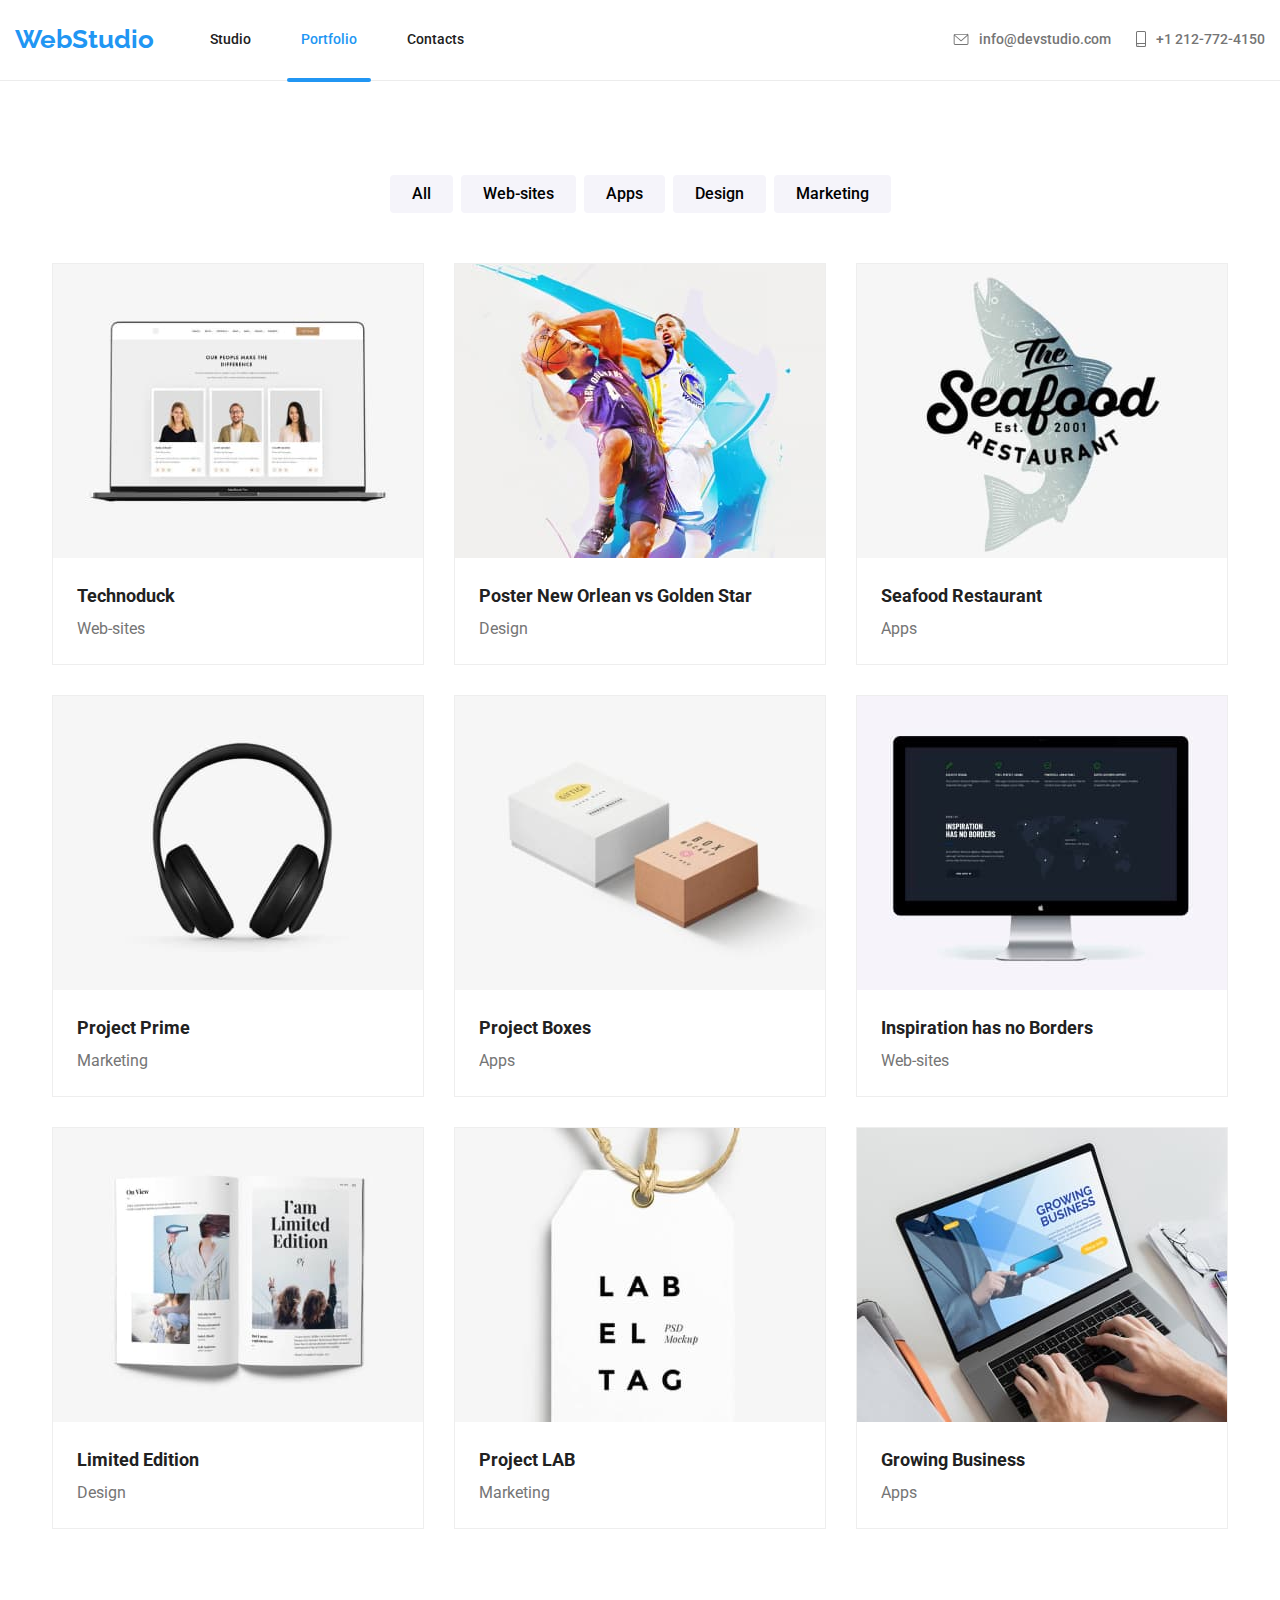
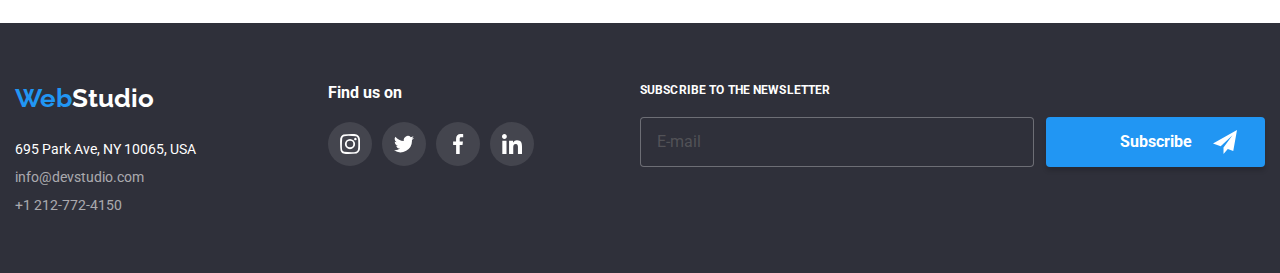
==== commit 439a445d: "finish checkbox in form" ====
--- a/portfolio.html
+++ b/portfolio.html
@@ -295,11 +295,11 @@
             </a>
           </div>
         </div>
-        <form class="global-footer-form" autocomplete="on">
+        <form class="global-footer-form" autocomplete="off">
           <label class="form-label" for="email"
             >Subscribe to the newsletter</label
           >
-          <div class="input-container">
+          <div class="footer-input-container">
             <input
               class="textfield"
               type="text"
--- a/css/styles.css
+++ b/css/styles.css
@@ -605,27 +605,27 @@
   gap: 20px;
 }
 
-.form-label {
+.global-footer-form .form-label {
   text-transform: uppercase;
   font-weight: var(--titles-font-weight);
   line-height: var(--common-line-height);
   color: var(--white-color);
 }
 
-.input-container {
+.global-footer-form .footer-input-container {
   display: flex;
   flex-direction: row;
   justify-content: space-between;
   gap: 12px;
 }
 
-.textfield,
-.form-submit {
+.global-footer-form .textfield,
+.global-footer-form .form-submit {
   border-radius: 4px;
   height: 50px;
 }
 
-.textfield {
+.global-footer-form .textfield {
   width: 63%;
   border: 1px solid rgba(255, 255, 255, 0.3);
   outline: none;
@@ -637,7 +637,7 @@
     box-shadow var(--transition);
 }
 
-.textfield:focus {
+.global-footer-form .textfield:focus {
   border: 1px solid var(--highlighting-color);
   background: linear-gradient(
       0deg,
@@ -648,11 +648,11 @@
   box-shadow: 0px 4px 4px 0px rgba(0, 0, 0, 0.15);
 }
 
-input:focus::placeholder {
+.textfield:focus::placeholder {
   color: transparent;
 }
 
-.textfield::placeholder {
+.global-footer-form .textfield::placeholder {
   font-size: 16px;
   line-height: 1.25;
   color: rgba(117, 117, 117, 0.5);
@@ -665,6 +665,8 @@
   position: relative;
   cursor: pointer;
   padding: 10px 43px;
+  transition: box-shadow var(--transition);
+  box-shadow: 0px 4px 4px 0px rgba(0, 0, 0, 0.15);
 }
 
 .form-submit .subscribe-button {
@@ -830,8 +832,8 @@
   position: relative;
   background-color: var(--white-color);
   padding: 8px;
-  width: 33%;
-  height: 55%;
+  width: 528px;
+  height: 581px;
   border-radius: 4px;
   box-shadow: 0px 2px 1px 0px rgba(0, 0, 0, 0.2);
   box-shadow: 0px 1px 1px 0px rgba(0, 0, 0, 0.14);
@@ -849,6 +851,11 @@
   right: 0;
   margin: 8px;
   cursor: pointer;
+  transition: fill var(--transition);
+}
+
+.close-modal-background:hover {
+  fill: var(--highlighting-color);
 }
 
 .close-modal-icon {
@@ -859,3 +866,156 @@
   right: 0;
   margin: 8px;
 }
+
+/* Modal form */
+.contact-form {
+  display: flex;
+  flex-direction: column;
+  padding: 32px;
+}
+
+.contact-form p {
+  font-size: 20px;
+  line-height: 1.172;
+  text-align: center;
+  font-weight: var(--titles-font-weight);
+  color: var(--brand-text-color);
+  padding-bottom: 12px;
+  letter-spacing: 0.03em;
+}
+
+.contact-details {
+  display: flex;
+  flex-direction: column;
+  gap: 10px;
+}
+
+.form-label {
+  font-size: 12px;
+  line-height: 1.1716;
+  letter-spacing: 0.01em;
+  color: var(--backup-text-color);
+}
+
+.contact-details .input-container {
+  display: flex;
+  flex-direction: column;
+  gap: 4px;
+  position: relative;
+}
+
+.contact-details .input-container svg {
+  width: 18px;
+  height: 18px;
+  position: absolute;
+  top: calc(50% - 9px);
+  left: 12px;
+}
+
+.textfield {
+  height: 40px;
+  padding: 11px 12px 11px 42px;
+}
+
+textarea {
+  height: 120px;
+  padding: 12px 16px;
+  resize: none;
+}
+
+textarea::placeholder {
+  font-family: var(--text-font-family);
+  font-size: 12px;
+  line-height: 1.1716;
+  letter-spacing: 0.01em;
+  color: rgba(117, 117, 117, 0.5);
+}
+
+textarea:focus::placeholder {
+  color: transparent;
+}
+
+.textfield,
+textarea {
+  border-radius: 4px;
+  border: 1px solid rgba(33, 33, 33, 0.2);
+  outline: none;
+  box-shadow: 0px 2px 1px 0px rgba(0, 0, 0, 0.2);
+  box-shadow: 0px 1px 1px 0px rgba(0, 0, 0, 0.14);
+  box-shadow: 0px 1px 3px 0px rgba(0, 0, 0, 0.12);
+  transition: border var(--transition) fill var(--transition);
+}
+
+.textfield:focus,
+textarea:focus {
+  border: 1px solid var(--highlighting-color);
+}
+
+.textfield:focus + svg {
+  fill: var(--highlighting-color);
+}
+
+.modal-submit {
+  width: 200px;
+  height: 50px;
+  margin: 0 auto;
+  border-radius: 4px;
+  border: none;
+  background-color: var(--highlighting-color);
+  color: var(--white-color);
+  font-weight: var(--titles-font-weight);
+  font-size: 16px;
+  line-height: 1.875;
+  letter-spacing: 0.06em;
+  text-align: center;
+  transition: box-shadow var(--transition);
+  cursor: pointer;
+}
+
+.modal-submit:hover,
+.modal-submit:focus {
+  box-shadow: 0px 4px 4px 0px rgba(0, 0, 0, 0.15);
+}
+
+.terms-and-conditions-container {
+  position: relative;
+  display: flex;
+  flex-direction: row;
+  justify-content: center;
+  align-items: center;
+  gap: 8px;
+  margin-top: 20px;
+  margin-bottom: 30px;
+}
+
+.terms-and-conditions {
+  display: flex;
+  flex-direction: row;
+  align-items: center;
+  gap: 8px;
+}
+
+.terms-text {
+  color: var(--backup-text-color);
+  line-height: 1.71428;
+  letter-spacing: 0.03em;
+}
+
+.terms-text a {
+  color: var(--highlighting-color);
+}
+
+.terms-and-conditions-label svg {
+  width: 13.5px;
+  height: 13.5px;
+  position: absolute;
+  top: calc(50% - 6.5px);
+  left: calc(0% + 17.5px);
+  fill: var(--white-color);
+  background: var(--highlighting-color);
+  border-radius: 2px;
+}
+
+.terms-and-conditions-check:not(:checked) + label > svg {
+  visibility: hidden;
+}
